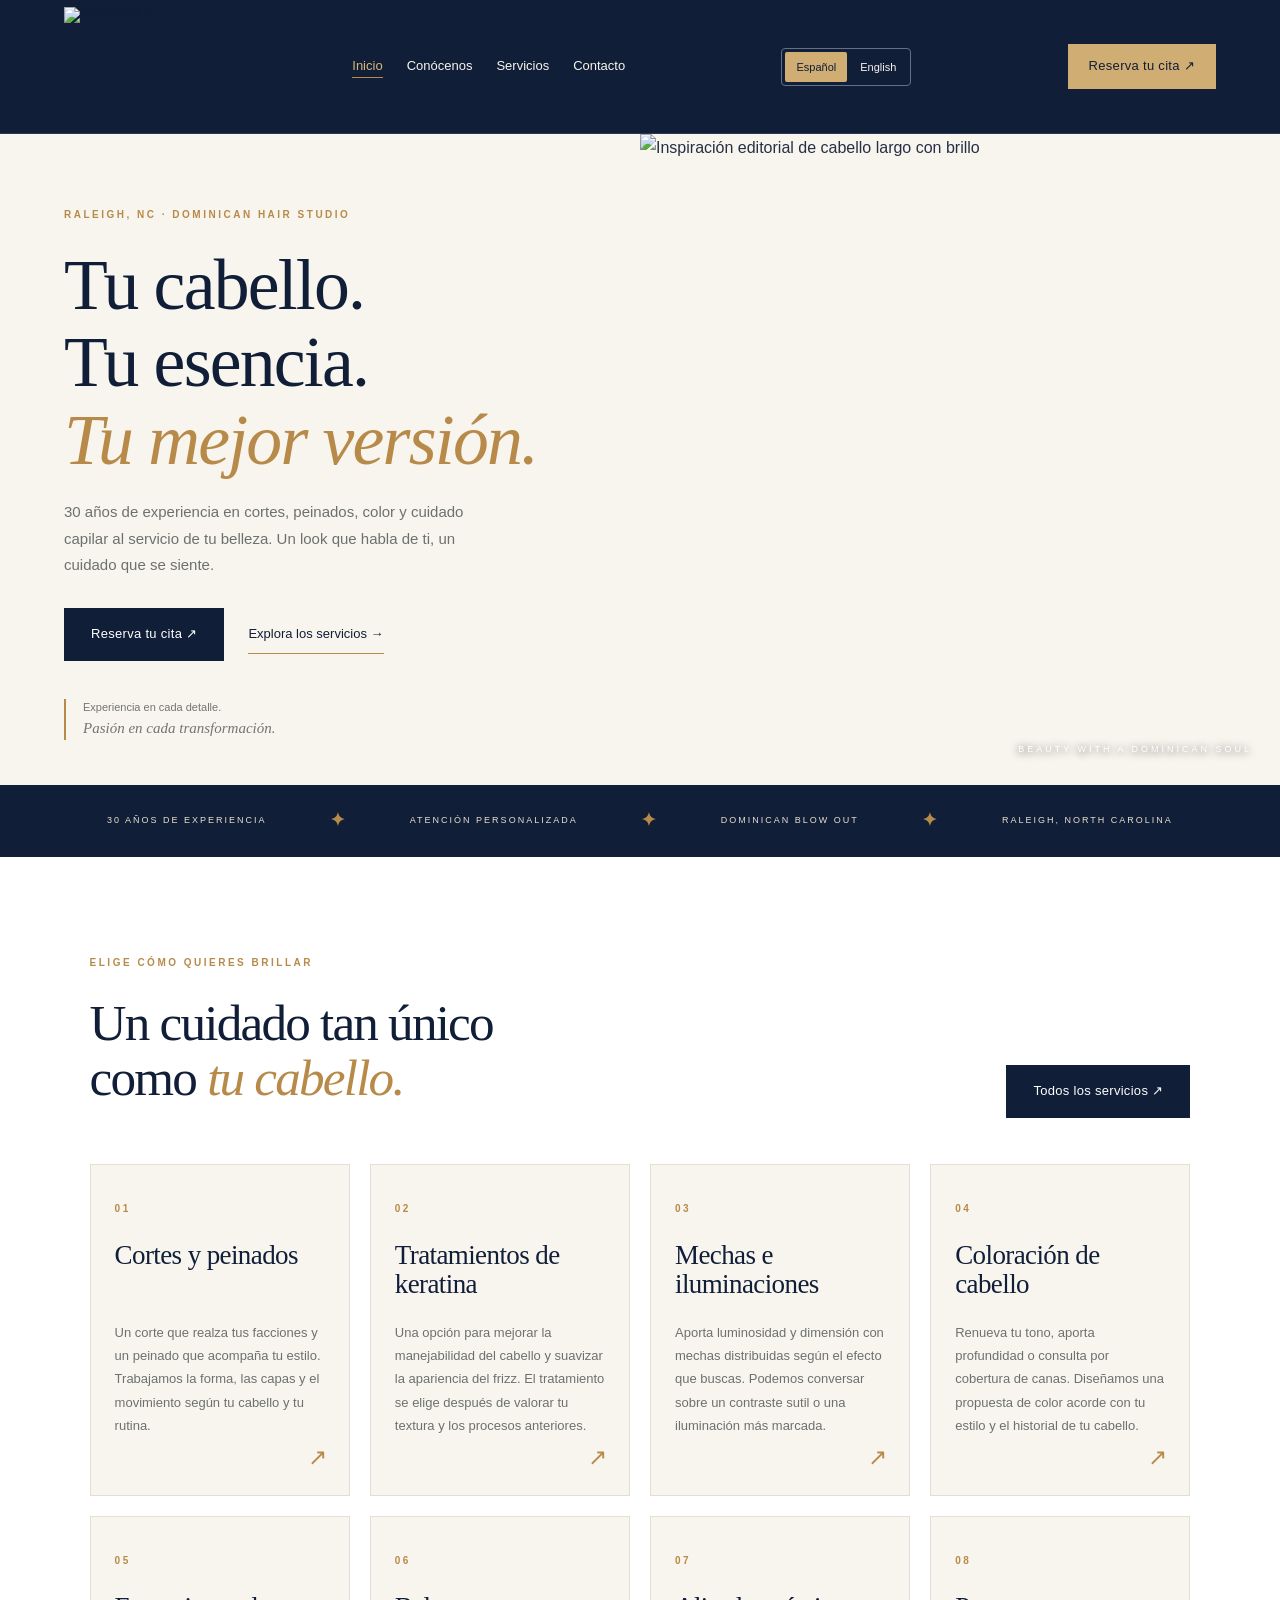
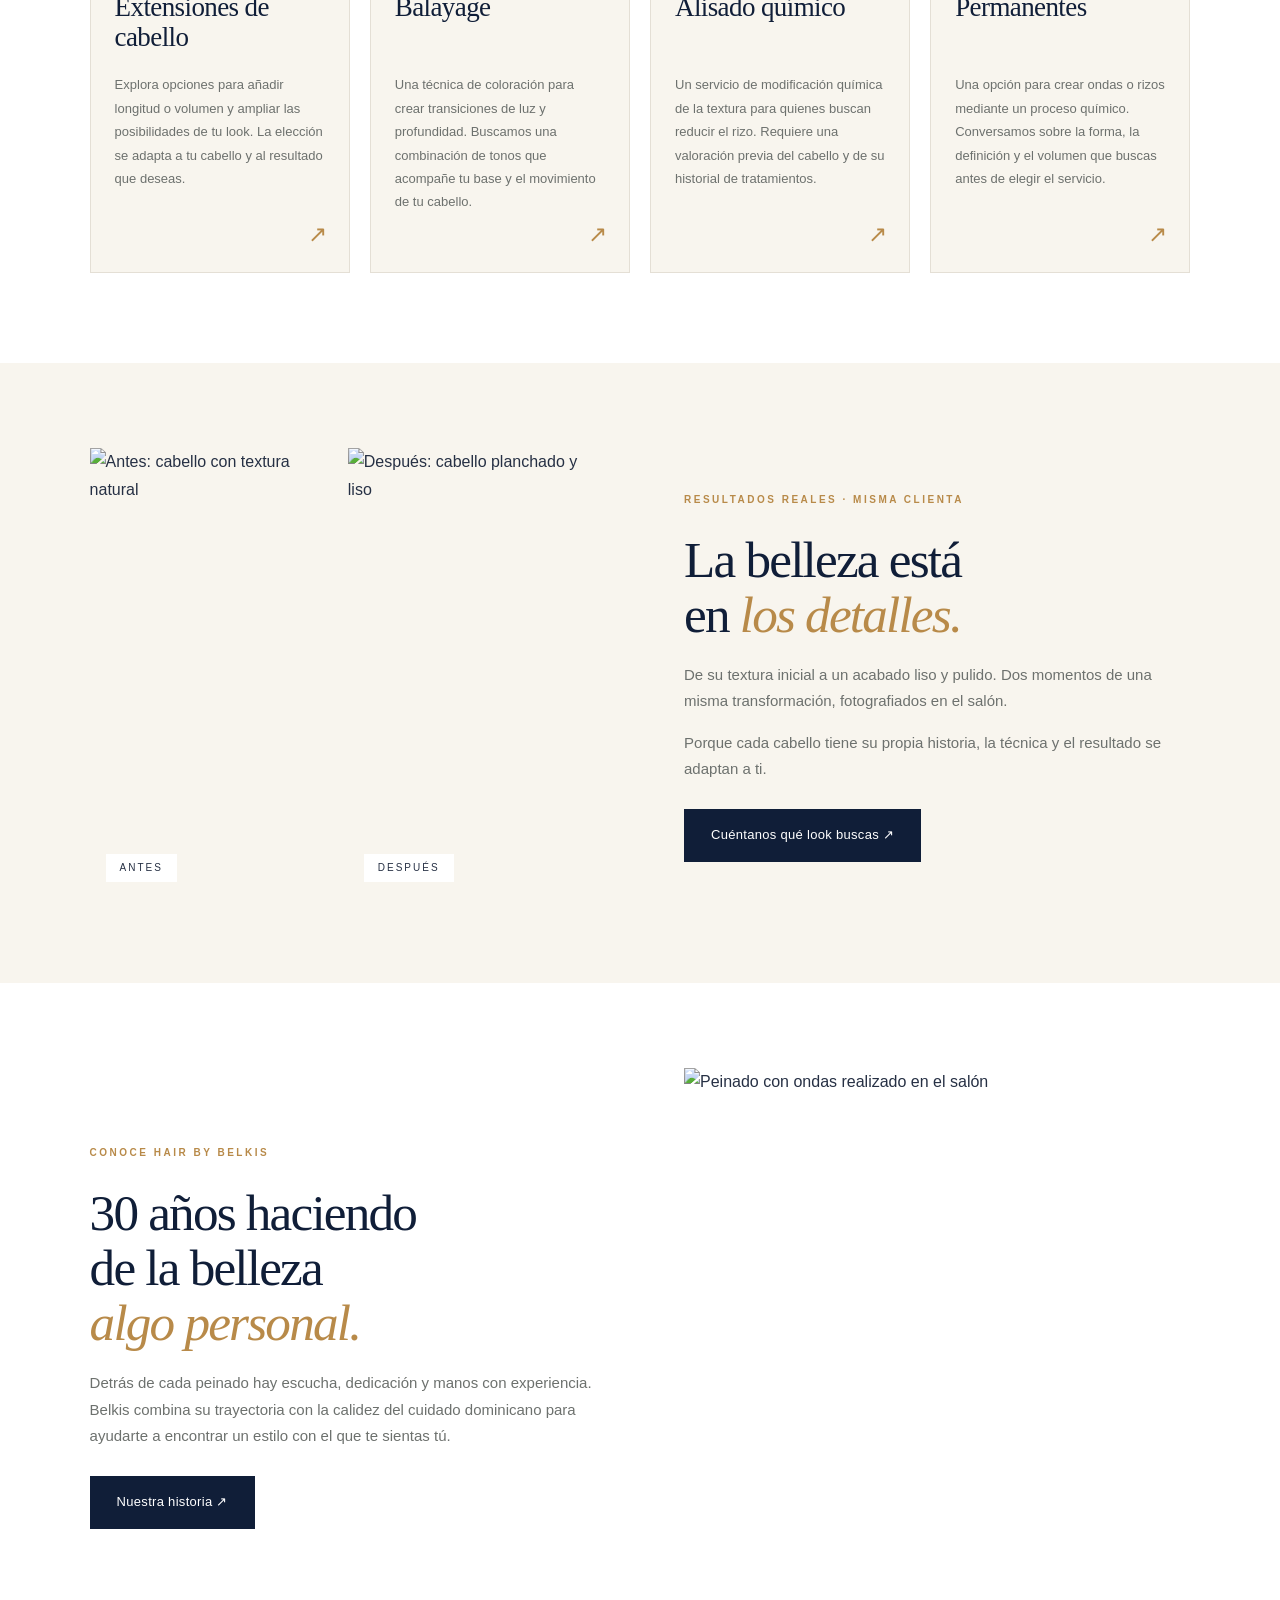
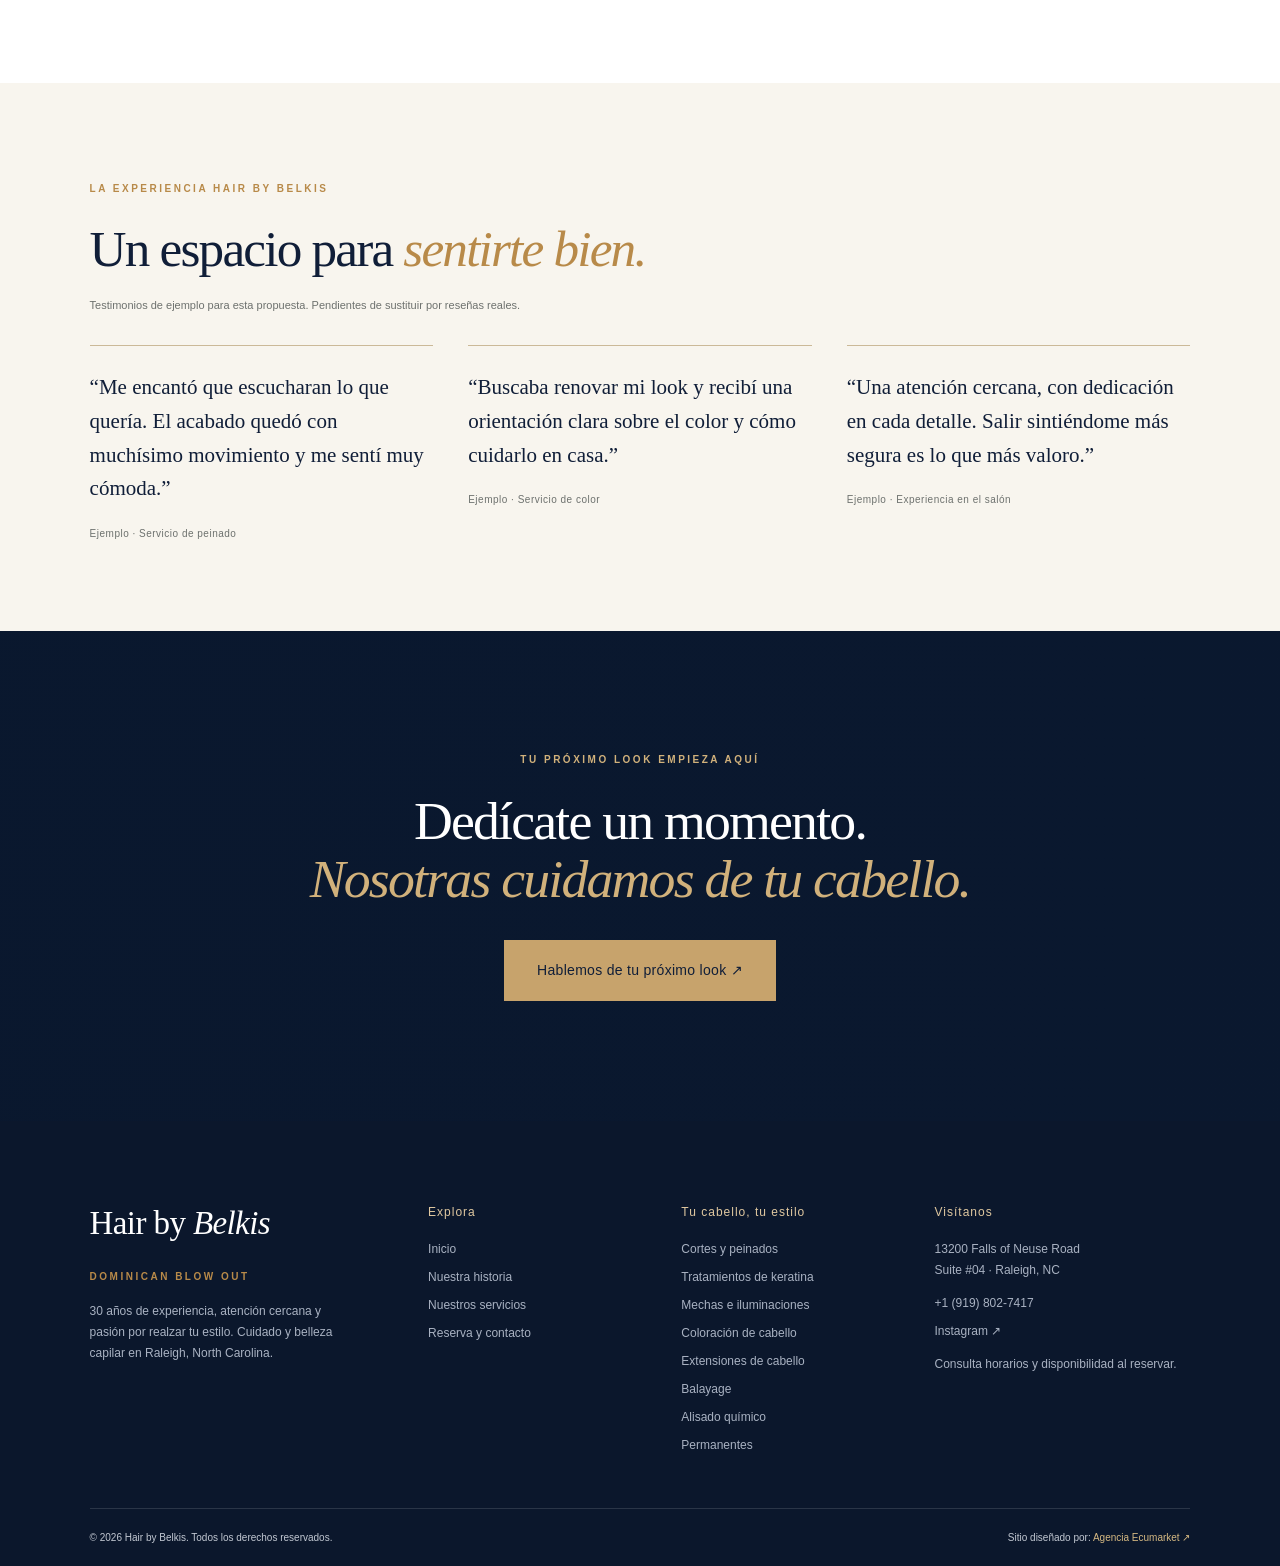
==== index.html @ e9beb0d0 "Add files via upload" ====
<!DOCTYPE html><html lang="es"><head><meta charset="UTF-8"><meta name="viewport" content="width=device-width,initial-scale=1"><title>Hair by Belkis | Dominican Blow Out en Raleigh</title><meta name="description" content="Hair by Belkis en Raleigh: Dominican Blow Out, cortes, color, balayage y cuidado capilar con 30 años de experiencia. Consulta tu cita."><link rel="icon" href="assets/202056.jpg"><link rel="stylesheet" href="styles.css"></head><body><header><a class="brand" href="index.html"><img src="assets/hair-by-belkis-logo-transparent.png" alt="Hair by Belkis"><span>Hair by <i>Belkis</i><small>DOMINICAN BLOW OUT</small></span></a><button class="menu" aria-label="Abrir menú" aria-expanded="false">☰</button><nav><a href="index.html">Inicio</a><a href="nosotros.html">Conócenos</a><a href="servicios.html">Servicios</a><a href="contacto.html">Contacto</a></nav><div class="languages" role="group" aria-label="Language / Idioma"><button type="button" data-lang="es" lang="es" aria-pressed="true">Español</button><button type="button" data-lang="en" lang="en" aria-pressed="false">English</button></div><a class="button small" href="contacto.html">Reserva tu cita ↗</a></header><main><section class="hero"><div class="herocopy"><span class="eyebrow">RALEIGH, NC · DOMINICAN HAIR STUDIO</span><h1>Tu cabello.<br>Tu esencia.<br><i>Tu mejor versión.</i></h1><p>30 años de experiencia en cortes, peinados, color y cuidado capilar al servicio de tu belleza. Un look que habla de ti, un cuidado que se siente.</p><div class="actions"><a class="button" href="contacto.html">Reserva tu cita ↗</a><a class="textlink" href="servicios.html">Explora los servicios →</a></div><div class="signature">Experiencia en cada detalle.<br><em>Pasión en cada transformación.</em></div></div><div class="heroimage"><img src="assets/hero.jpg" alt="Inspiración editorial de cabello largo con brillo"><span class="imagecaption">BEAUTY WITH A DOMINICAN SOUL</span></div></section><div class="ribbon"><span>30 AÑOS DE EXPERIENCIA</span><b>✦</b><span>ATENCIÓN PERSONALIZADA</span><b>✦</b><span>DOMINICAN BLOW OUT</span><b>✦</b><span>RALEIGH, NORTH CAROLINA</span></div><section class="section"><div class="sectionhead"><div><span class="eyebrow">ELIGE CÓMO QUIERES BRILLAR</span><h2>Un cuidado tan único<br>como <i>tu cabello.</i></h2></div><a class="button" href="servicios.html">Todos los servicios ↗</a></div><div class="service-overview"><a class="service-tile" href="servicios.html#corte"><span class="eyebrow">01</span><h3>Cortes y peinados</h3><p>Un corte que realza tus facciones y un peinado que acompaña tu estilo. Trabajamos la forma, las capas y el movimiento según tu cabello y tu rutina.</p><span class="service-arrow" aria-hidden="true">↗</span></a><a class="service-tile" href="servicios.html#keratina"><span class="eyebrow">02</span><h3>Tratamientos de keratina</h3><p>Una opción para mejorar la manejabilidad del cabello y suavizar la apariencia del frizz. El tratamiento se elige después de valorar tu textura y los procesos anteriores.</p><span class="service-arrow" aria-hidden="true">↗</span></a><a class="service-tile" href="servicios.html#highlights"><span class="eyebrow">03</span><h3>Mechas e iluminaciones</h3><p>Aporta luminosidad y dimensión con mechas distribuidas según el efecto que buscas. Podemos conversar sobre un contraste sutil o una iluminación más marcada.</p><span class="service-arrow" aria-hidden="true">↗</span></a><a class="service-tile" href="servicios.html#color"><span class="eyebrow">04</span><h3>Coloración de cabello</h3><p>Renueva tu tono, aporta profundidad o consulta por cobertura de canas. Diseñamos una propuesta de color acorde con tu estilo y el historial de tu cabello.</p><span class="service-arrow" aria-hidden="true">↗</span></a><a class="service-tile" href="servicios.html#extensiones"><span class="eyebrow">05</span><h3>Extensiones de cabello</h3><p>Explora opciones para añadir longitud o volumen y ampliar las posibilidades de tu look. La elección se adapta a tu cabello y al resultado que deseas.</p><span class="service-arrow" aria-hidden="true">↗</span></a><a class="service-tile" href="servicios.html#balayage"><span class="eyebrow">06</span><h3>Balayage</h3><p>Una técnica de coloración para crear transiciones de luz y profundidad. Buscamos una combinación de tonos que acompañe tu base y el movimiento de tu cabello.</p><span class="service-arrow" aria-hidden="true">↗</span></a><a class="service-tile" href="servicios.html#relaxers"><span class="eyebrow">07</span><h3>Alisado químico</h3><p>Un servicio de modificación química de la textura para quienes buscan reducir el rizo. Requiere una valoración previa del cabello y de su historial de tratamientos.</p><span class="service-arrow" aria-hidden="true">↗</span></a><a class="service-tile" href="servicios.html#perms"><span class="eyebrow">08</span><h3>Permanentes</h3><p>Una opción para crear ondas o rizos mediante un proceso químico. Conversamos sobre la forma, la definición y el volumen que buscas antes de elegir el servicio.</p><span class="service-arrow" aria-hidden="true">↗</span></a></div></section><section class="split pale"><div class="comparison"><div><img src="assets/202200.jpg" alt="Antes: cabello con textura natural"><span>ANTES</span></div><div><img src="assets/202205.jpg" alt="Después: cabello planchado y liso"><span>DESPUÉS</span></div></div><div><span class="eyebrow">RESULTADOS REALES · MISMA CLIENTA</span><h2>La belleza está<br>en <i>los detalles.</i></h2><p>De su textura inicial a un acabado liso y pulido. Dos momentos de una misma transformación, fotografiados en el salón.</p><p>Porque cada cabello tiene su propia historia, la técnica y el resultado se adaptan a ti.</p><a class="button" href="contacto.html">Cuéntanos qué look buscas ↗</a></div></section><section class="split"><div><span class="eyebrow">CONOCE HAIR BY BELKIS</span><h2>30 años haciendo<br>de la belleza<br><i>algo personal.</i></h2><p>Detrás de cada peinado hay escucha, dedicación y manos con experiencia. Belkis combina su trayectoria con la calidez del cuidado dominicano para ayudarte a encontrar un estilo con el que te sientas tú.</p><a class="button" href="nosotros.html">Nuestra historia ↗</a></div><img class="portrait" src="assets/202119.jpg" alt="Peinado con ondas realizado en el salón" loading="lazy"></section><section class="section pale"><span class="eyebrow">LA EXPERIENCIA HAIR BY BELKIS</span><h2>Un espacio para <i>sentirte bien.</i></h2><p class="notice">Testimonios de ejemplo para esta propuesta. Pendientes de sustituir por reseñas reales.</p><div class="quotes"><blockquote>“Me encantó que escucharan lo que quería. El acabado quedó con muchísimo movimiento y me sentí muy cómoda.”<cite>Ejemplo · Servicio de peinado</cite></blockquote><blockquote>“Buscaba renovar mi look y recibí una orientación clara sobre el color y cómo cuidarlo en casa.”<cite>Ejemplo · Servicio de color</cite></blockquote><blockquote>“Una atención cercana, con dedicación en cada detalle. Salir sintiéndome más segura es lo que más valoro.”<cite>Ejemplo · Experiencia en el salón</cite></blockquote></div></section></main><section class="cta"><span class="eyebrow">TU PRÓXIMO LOOK EMPIEZA AQUÍ</span><h2>Dedícate un momento.<br><i>Nosotras cuidamos de tu cabello.</i></h2><a class="button gold" href="contacto.html">Hablemos de tu próximo look ↗</a></section><footer><div class="footergrid"><div><h3>Hair by <i>Belkis</i></h3><span class="eyebrow">DOMINICAN BLOW OUT</span><p>30 años de experiencia, atención cercana y pasión por realzar tu estilo. Cuidado y belleza capilar en Raleigh, North Carolina.</p></div><div><h4>Explora</h4><a href="index.html">Inicio</a><a href="nosotros.html">Nuestra historia</a><a href="servicios.html">Nuestros servicios</a><a href="contacto.html">Reserva y contacto</a></div><div><h4>Tu cabello, tu estilo</h4><a href="servicios.html#corte">Cortes y peinados</a><a href="servicios.html#keratina">Tratamientos de keratina</a><a href="servicios.html#highlights">Mechas e iluminaciones</a><a href="servicios.html#color">Coloración de cabello</a><a href="servicios.html#extensiones">Extensiones de cabello</a><a href="servicios.html#balayage">Balayage</a><a href="servicios.html#relaxers">Alisado químico</a><a href="servicios.html#perms">Permanentes</a></div><div><h4>Visítanos</h4><p>13200 Falls of Neuse Road<br>Suite #04 · Raleigh, NC</p><a href="tel:+19198027417">+1 (919) 802-7417</a><a href="https://www.instagram.com/hairbybelkis_dominican/" target="_blank" rel="noopener">Instagram ↗</a><p>Consulta horarios y disponibilidad al reservar.</p></div></div><div class="bottom"><span>© 2026 Hair by Belkis. Todos los derechos reservados.</span><span>Sitio diseñado por: <a href="https://agenciaecumarket.com" target="_blank" rel="noopener">Agencia Ecumarket ↗</a></span></div></footer><script src="translations.js"></script><script src="app.js"></script></body></html>
---- styles.css ----
:root{--navy:#101e38;--gold:#b88a49;--cream:#f8f5ee;--ink:#263044;--muted:#6d716e}*{box-sizing:border-box}html{scroll-behavior:smooth}body{margin:0;color:var(--ink);font-family:Arial,sans-serif;font-size:16px;line-height:1.75;background:#fff}a{color:inherit;text-decoration:none}img{max-width:100%;display:block}h1,h2,h3{font-family:Georgia,serif;font-weight:400;color:var(--navy);line-height:1.08;letter-spacing:-1.8px;margin:20px 0}h1{font-size:clamp(48px,5.6vw,88px)}h2{font-size:clamp(36px,4vw,58px)}h3{font-size:28px;letter-spacing:-.6px}h1 i,h2 i{font-weight:400;color:var(--gold)}p{color:var(--muted);max-width:620px}header{height:104px;display:flex;align-items:center;justify-content:space-between;padding:14px 5%;border-bottom:1px solid #eae7df;background:#fff;position:relative;z-index:10}.brand{display:flex;gap:12px;align-items:center;font:24px Georgia,serif;color:var(--navy)}.brand img{width:60px;height:60px;object-fit:cover;border-radius:50%}.brand small{display:block;font:8px Arial;letter-spacing:2px;margin-top:9px}.brand i{font-size:30px}nav{display:flex;gap:32px;font-size:13px}nav a:hover,nav a.active{color:var(--gold)}nav a.active{border-bottom:1px solid var(--gold)}.button{display:inline-flex;justify-content:center;align-items:center;background:var(--navy);color:#fff;padding:15px 26px;font-size:13px;letter-spacing:.3px;border:1px solid var(--navy);cursor:pointer;font-family:Arial;line-height:1.6;transition:.2s}.button:hover{background:#2c4164}.button.small{padding:11px 20px}.button.gold{background:#c7a36c;border-color:#c7a36c;color:var(--navy)}.textlink{display:inline-block;font-size:13px;border:0;border-bottom:1px solid var(--gold);padding:8px 0;background:none;cursor:pointer;color:var(--navy)}.menu{display:none}.hero{display:grid;grid-template-columns:1fr 1fr;min-height:650px;background:var(--cream)}.herocopy{padding:65px 8% 45px 10%}.eyebrow{font-size:10px;letter-spacing:2.5px;font-weight:600;color:var(--gold)}.hero p{max-width:440px;font-size:15px}.heroimage{position:relative;overflow:hidden}.heroimage img{height:100%;width:100%;object-fit:cover;object-position:59% center}.imagecaption{position:absolute;bottom:28px;right:28px;color:white;font-size:9px;letter-spacing:3px;text-shadow:0 1px 8px black}.actions{display:flex;gap:24px;align-items:center;margin-top:30px}.signature{border-left:2px solid var(--gold);padding-left:17px;font-size:11px;line-height:1.6;margin-top:38px;color:#737571}.signature em{font-family:Georgia;font-size:15px}.ribbon{background:var(--navy);color:#e9dfce;display:flex;align-items:center;justify-content:space-evenly;gap:20px;padding:20px 5%;font-size:9px;letter-spacing:2px}.ribbon b{color:var(--gold);font-size:18px}.section{padding:90px 7%}.sectionhead{display:flex;justify-content:space-between;align-items:end;margin-bottom:38px}.cards{display:grid;grid-template-columns:repeat(3,1fr);gap:26px}.card img{width:100%;height:340px;object-fit:cover;object-position:center 42%;transition:.3s}.card:hover img{filter:brightness(1.06)}.card div{padding-top:20px}.card span{font-size:9px;letter-spacing:2px;color:var(--gold)}.card h3{font-size:25px}.card p{font-size:13px;line-height:1.8}.pale{background:var(--cream)}.split{display:grid;grid-template-columns:1fr 1fr;align-items:center;gap:8%;padding:85px 7%}.split p{font-size:15px}.comparison{display:grid;grid-template-columns:1fr 1fr;gap:10px}.comparison>div{position:relative}.comparison img{width:100%;height:450px;object-fit:cover}.comparison span{position:absolute;bottom:16px;left:16px;background:white;padding:5px 14px;font-size:10px;letter-spacing:2px}.portrait{width:100%;height:530px;object-fit:cover;object-position:center 40%}.quotes{display:grid;grid-template-columns:repeat(3,1fr);gap:35px;margin-top:30px}blockquote{margin:0;border-top:1px solid #cbb998;padding-top:25px;font:21px/1.6 Georgia;color:var(--navy)}cite{display:block;font:10px/1.5 Arial;margin-top:20px;color:var(--muted);letter-spacing:.5px}.notice{font-size:11px}.cta{text-align:center;background:var(--navy);padding:75px 20px}.cta h2{color:#fff;font-size:46px}.cta h2 i{color:#d1b17b}.cta .eyebrow{color:#d1b17b}footer{background:#0b172c;color:#c2c8d2;padding:65px 7% 20px}footer h3{color:white;font-size:33px}footer h4{font-size:12px;color:#e0c8a0;font-weight:400;letter-spacing:1px}footer p,footer a{font-size:12px;color:#a9b2c2}footer p{max-width:260px}.footergrid{display:grid;grid-template-columns:1.4fr 1fr 1fr 1.2fr;gap:40px}.footergrid a{display:block;margin:7px 0}.bottom{margin-top:45px;border-top:1px solid #2a3547;padding-top:20px;display:flex;justify-content:space-between;font-size:10px}.bottom a{color:#d6b982;font-size:10px}.pageintro{padding:65px 7%;background:var(--cream);text-align:center}.pageintro h1{font-size:66px}.pageintro p{margin:25px auto 0}.twocol{display:grid;grid-template-columns:1fr 1fr;gap:10%}.values{display:grid;grid-template-columns:repeat(4,1fr);gap:35px;margin-top:40px}.values article{border-top:1px solid #d6c9b2;padding-top:20px}.values span{color:var(--gold);font-size:12px}.values p{font-size:14px}.mt{margin-top:70px}.steps{display:grid;grid-template-columns:1fr 1fr;gap:15px 40px}.steps b{color:var(--gold);margin-right:15px}.service{scroll-margin-top:20px}.service:nth-of-type(odd)>img{order:2}.service .portrait{height:470px}.service h2{font-size:46px}details{padding:20px 0;border-bottom:1px solid #ddd;max-width:900px}summary{cursor:pointer;font-size:17px;color:var(--navy)}.contact{align-items:start}.contactrow{padding:20px 0;border-bottom:1px solid #e2ddd3}.contactrow small{display:block;font-size:10px;letter-spacing:2px;color:var(--gold);margin-bottom:8px}.contactrow a{font-size:18px}.contactrow p{margin:4px 0}.reservation{background:var(--cream);padding:40px}.reservation p{font-size:13px}label{display:block;font-size:12px;margin:18px 0}input,select,textarea{display:block;width:100%;padding:13px;border:1px solid #d6d3cb;background:white;border-radius:0;margin-top:8px;font:14px Arial;color:var(--ink)}textarea{resize:vertical}.reservation small{display:block;margin-top:20px;font-size:10px;color:#666}.reservation .button{margin-right:12px}#prepared{border-top:1px solid #d7c9af;margin-top:20px}#copy{margin:0 15px 20px 0}:focus-visible{outline:3px solid #c49c59;outline-offset:4px}@media(min-width:1600px){.hero{min-height:760px}}@media(max-width:900px){header{padding:12px 4%;height:90px}nav{gap:16px}header>.button{display:none}.hero{min-height:590px}.herocopy{padding:50px 8%}.hero h1{font-size:56px}.actions{align-items:start;flex-direction:column;gap:10px}.section,.split{padding:60px 5%}.split{gap:5%}.card img{height:280px}.footergrid{grid-template-columns:1fr 1fr}.comparison img{height:350px}.values{grid-template-columns:1fr 1fr}.ribbon{font-size:8px;letter-spacing:1px}.pageintro h1{font-size:56px}}@media(max-width:600px){header{height:82px}.brand img{width:47px;height:47px}.brand{font-size:20px}.brand i{font-size:25px}.menu{display:block;background:none;border:0;font-size:24px;color:var(--navy)}nav{display:none;position:absolute;top:82px;left:0;width:100%;background:white;padding:25px;box-shadow:0 12px 20px #0001}nav.open{display:flex;flex-direction:column}.hero{grid-template-columns:1fr}.herocopy{padding:40px 7%}.hero h1{font-size:58px}.heroimage{height:400px}.heroimage img{object-position:center 44%}.actions{flex-direction:row;align-items:center;gap:20px}.signature{margin-top:25px}.ribbon{flex-wrap:wrap;gap:8px 15px}.ribbon span{font-size:8px}.ribbon b{display:none}.section,.split{padding:50px 7%}.sectionhead{align-items:start;flex-direction:column;gap:8px}.cards,.split,.quotes,.twocol,.steps{grid-template-columns:1fr}.cards{gap:35px}.card img{height:420px}.split{gap:30px}.comparison img{height:330px}.portrait{height:450px}.quotes{gap:35px}.cta h2{font-size:36px}.footergrid{gap:20px;grid-template-columns:1fr 1fr}.footergrid>div:first-child{grid-column:1/-1}.bottom{flex-direction:column;gap:12px}.pageintro{padding:40px 7%}.pageintro h1{font-size:43px}.service:nth-of-type(odd)>img{order:0}.service h2{font-size:39px}.reservation{padding:25px}.contactrow a{font-size:16px}.values{gap:25px}.values h3{font-size:25px}.service .portrait{height:420px}}
/* Bilingual navigation and the shared salon invitation. */
.languages{display:flex;border:1px solid #d9d4ca;border-radius:4px;padding:3px;gap:2px;flex-shrink:0}.languages button{font:11px Arial,sans-serif;border:0;background:transparent;color:var(--navy);padding:9px 11px;border-radius:2px;cursor:pointer}.languages button[aria-pressed="true"]{background:var(--navy);color:#fff}header{gap:20px}header nav{gap:24px}.cta{min-height:490px;padding:115px 5%;display:flex;flex-direction:column;justify-content:center;align-items:center;background-image:linear-gradient(100deg,rgba(9,23,45,.90),rgba(9,23,45,.85)),url('assets/salon-care.jpg');background-size:cover;background-position:center 45%}.cta h2{font-size:clamp(36px,4.2vw,62px);max-width:1200px;margin:24px 0 32px}.cta .button{font-size:14px;padding:18px 32px}.sectionhead>.button{flex-shrink:0;margin-bottom:8px}.split .button{margin-top:12px}@media(max-width:1100px){header>.button{display:none}}@media(max-width:700px){header{gap:10px}header nav{gap:18px}.brand{gap:8px}.languages button{padding:8px;font-size:10px}}@media(max-width:600px){header{height:88px;padding:10px 4%}.brand img{width:42px;height:42px}.brand{font-size:17px}.brand i{font-size:22px}.brand small{font-size:6px;letter-spacing:1px}.languages{margin-left:auto}.menu{order:3;font-size:22px;padding:3px}.languages button{padding:8px 6px}nav{top:88px}.cta{min-height:440px;padding:85px 7%;background-position:60% center}.cta h2{font-size:38px}.cta .button{padding:16px 22px}.sectionhead>.button{margin-top:12px}}
.service-directory{display:grid;grid-template-columns:repeat(4,1fr);gap:1px;background:#e3dcd0;border-block:1px solid #e3dcd0}.service-directory a{background:#fff;padding:20px 25px;font-size:13px;display:flex;justify-content:space-between;gap:15px}.service-directory a:hover{background:var(--cream);color:var(--gold)}.service-overview{display:grid;grid-template-columns:repeat(4,1fr);gap:20px}.service-tile{position:relative;border:1px solid #e4dfd5;padding:28px 24px 45px;background:var(--cream);transition:.2s}.service-tile:hover{border-color:var(--gold);transform:translateY(-3px)}.service-tile h3{font-size:27px;min-height:60px}.service-tile p{font-size:13px;line-height:1.8}.service-arrow{position:absolute;bottom:18px;right:22px;color:var(--gold);font-size:23px}.service-art{min-height:400px;padding:45px;display:flex;flex-direction:column;justify-content:center;background:var(--navy);border:1px solid #ac8a4e;outline:10px solid var(--navy);outline-offset:-18px}.service-art>span:first-child{font:100px Georgia;color:#c4a46e}.service-art p{font:40px/1.2 Georgia;color:#f6f0e5;margin:20px 0 30px}.service:nth-of-type(odd)>.service-art{order:2}@media(max-width:1000px){.service-overview,.service-directory{grid-template-columns:repeat(2,1fr)}}@media(max-width:600px){.service-overview{grid-template-columns:1fr}.service-tile h3{min-height:0}.service-directory a{padding:17px 12px;font-size:12px}.service-art{min-height:270px}.service:nth-of-type(odd)>.service-art{order:0}.service-art>span:first-child{font-size:70px}.service-art p{font-size:34px}}

.service .generated-service{height:auto;aspect-ratio:4/5;object-fit:cover;object-position:center;}
/* Compact light header with the full original logo. */
header{height:134px;padding:7px 5%;gap:24px;background:#fff;border-bottom:1px solid #eae7df;color:var(--navy)}
header .brand{flex:0 0 auto;display:block;line-height:0}
header .brand img{width:132px;height:120px;max-width:none;object-fit:contain;border-radius:0}
header .brand>span{display:none}
header nav a{color:var(--navy)}
header nav a:hover,header nav a.active{color:var(--gold)}
header .languages{border-color:#d9d4ca}
header .languages button{color:var(--navy)}
header .languages button[aria-pressed="true"]{background:var(--navy);color:#fff}
header>.button{background:var(--navy);border-color:var(--navy);color:#fff}
header>.button:hover{background:#2c4164;border-color:#2c4164}
header .menu{color:var(--navy)}
@media(max-width:900px){header{height:124px;padding:7px 4%;gap:16px}header .brand img{width:121px;height:110px}}
@media(max-width:600px){header{height:116px;padding:7px 4%;gap:10px}header .brand img{width:112px;height:102px}header nav{top:116px;background:#fff;border-top:1px solid #eae7df}header .languages{margin-left:auto}header .menu{flex-shrink:0}}
@media(max-width:350px){header{gap:6px;padding-inline:10px}header .languages button{padding:8px 4px}}
/* Dark blue navigation, retaining the compact transparent logo. */
header{background:#101e38;color:#f8f5ee;border-bottom-color:#293952}
header nav a,header .languages button,header .menu{color:#f8f5ee}
header nav a:hover,header nav a.active{color:#d8b777}
header .languages{border-color:#647087}
header .languages button[aria-pressed="true"]{background:#d0ad72;color:#101e38}
header>.button{background:#d0ad72;border-color:#d0ad72;color:#101e38}
header>.button:hover{background:#e0c28f;border-color:#e0c28f}
@media(max-width:600px){header nav{background:#101e38;border-top-color:#293952}}
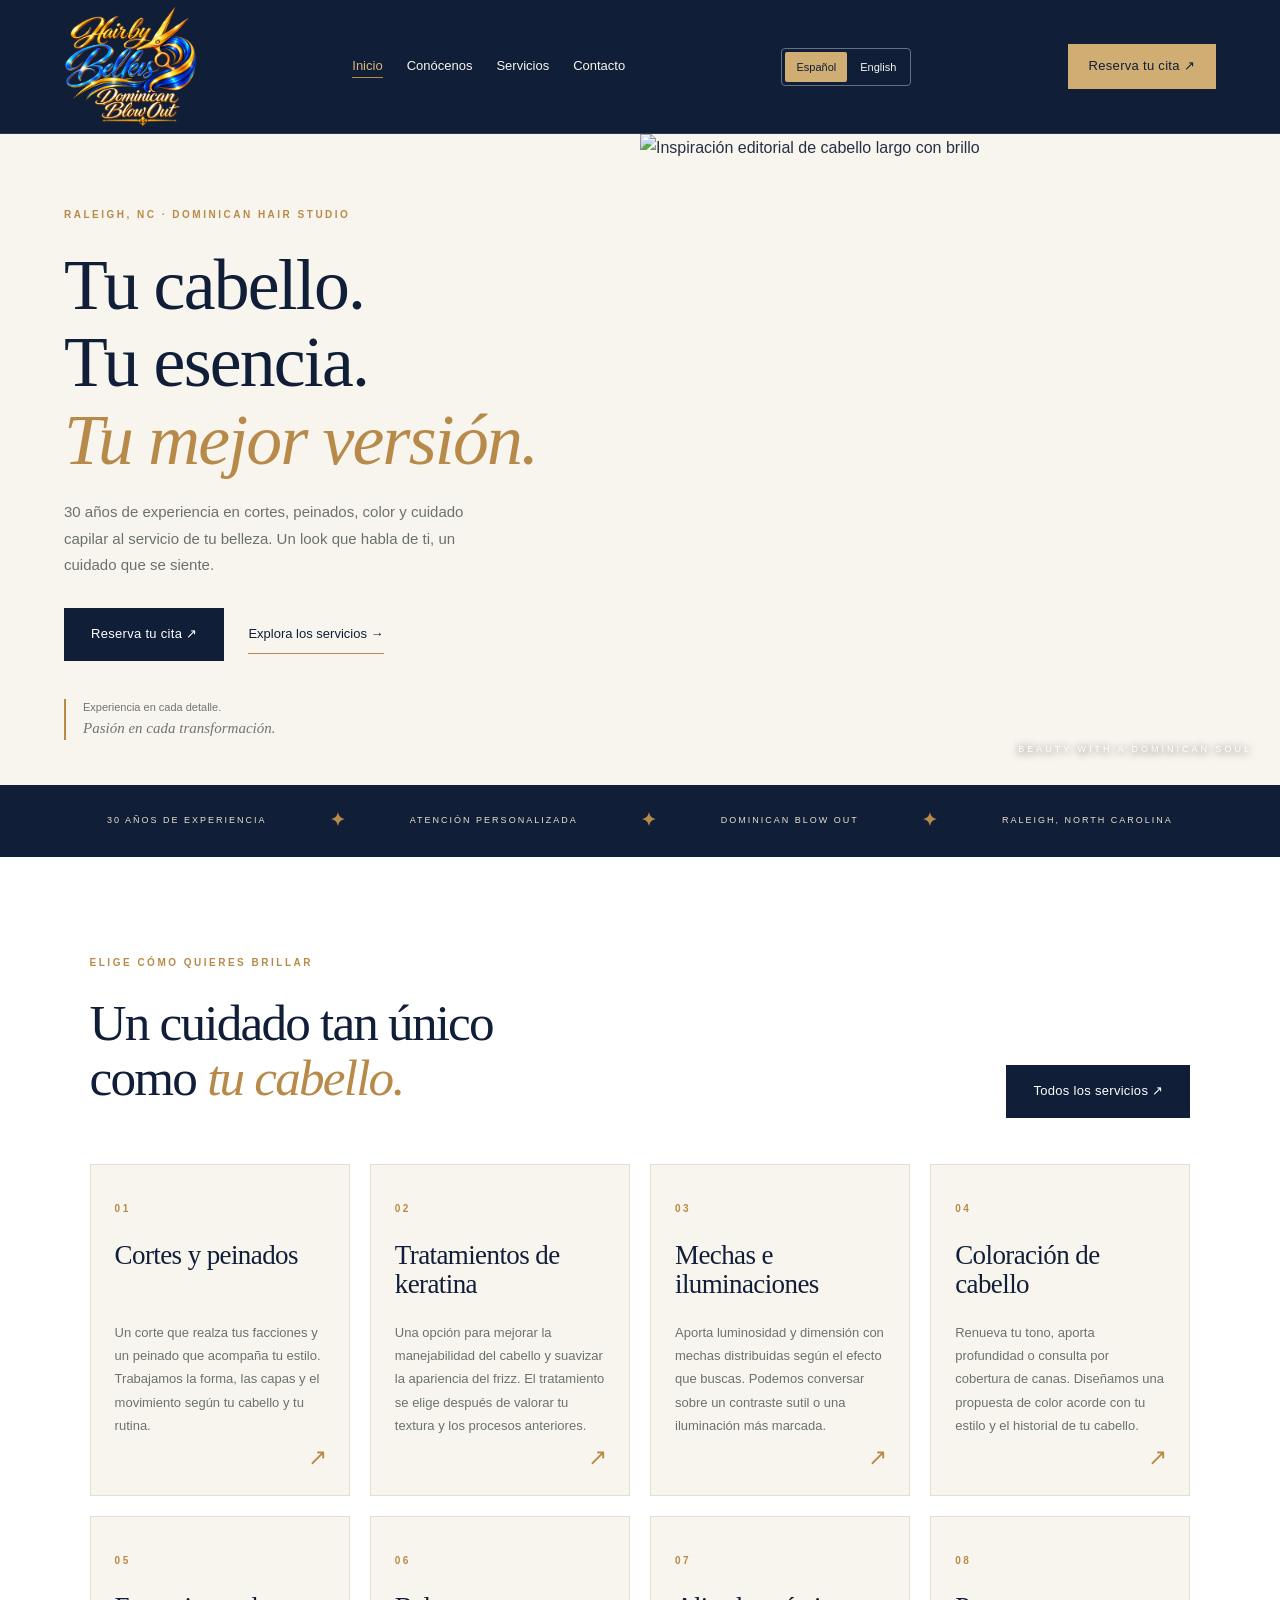
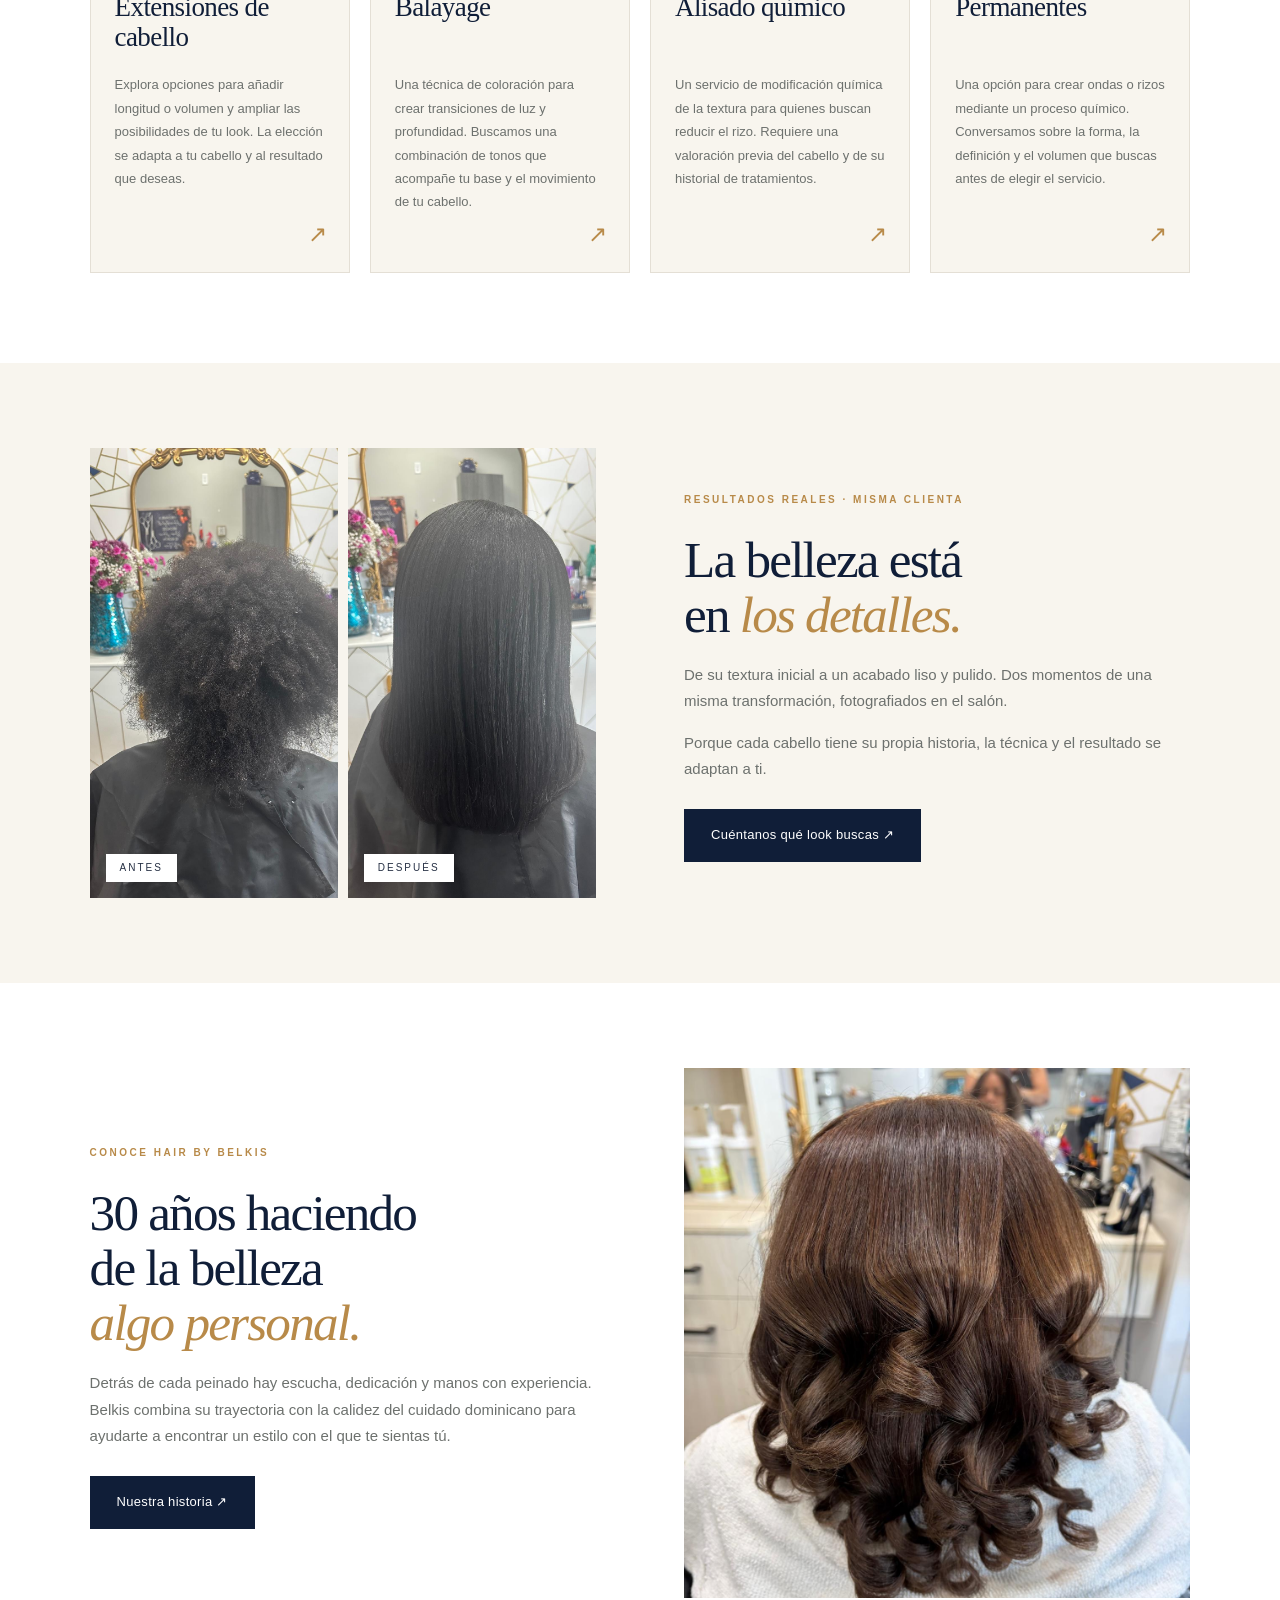
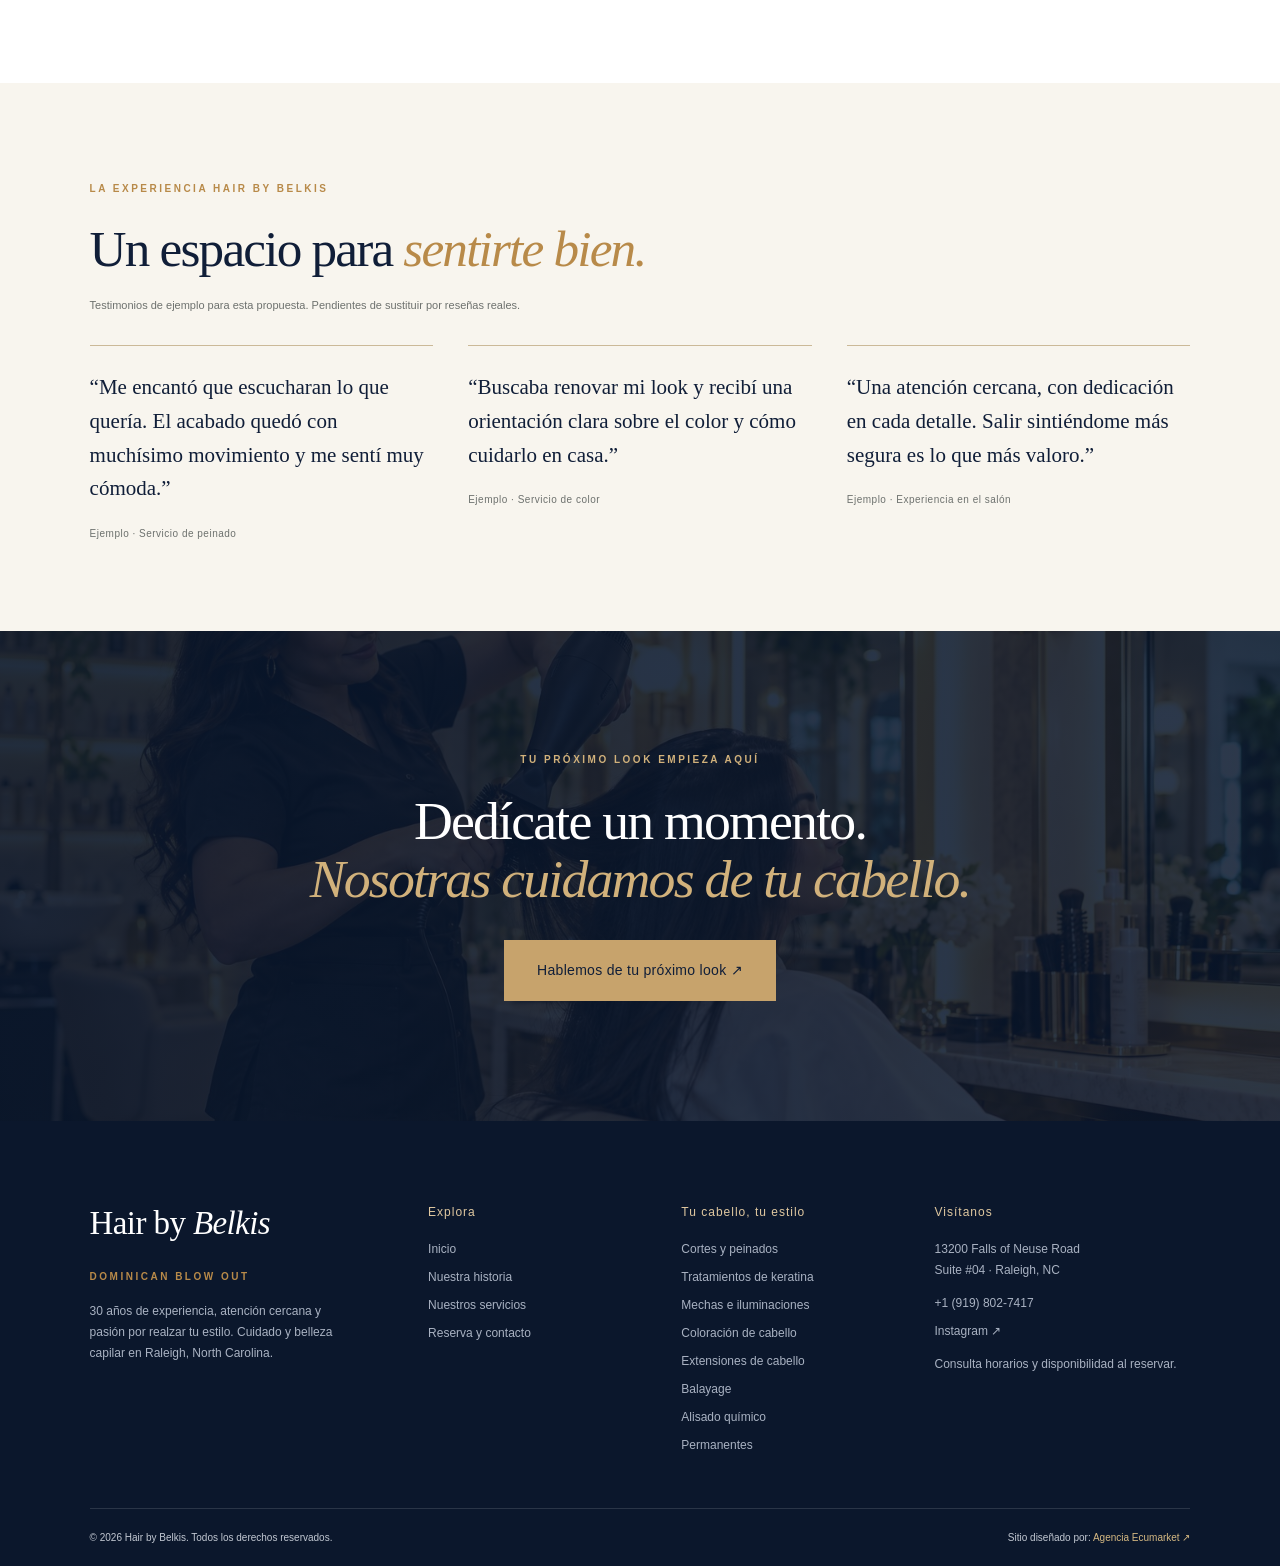
==== commit 53929442: "Update index.html" ====
--- a/index.html
+++ b/index.html
@@ -1 +1 @@
-<!DOCTYPE html><html lang="es"><head><meta charset="UTF-8"><meta name="viewport" content="width=device-width,initial-scale=1"><title>Hair by Belkis | Dominican Blow Out en Raleigh</title><meta name="description" content="Hair by Belkis en Raleigh: Dominican Blow Out, cortes, color, balayage y cuidado capilar con 30 años de experiencia. Consulta tu cita."><link rel="icon" href="assets/202056.jpg"><link rel="stylesheet" href="styles.css"></head><body><header><a class="brand" href="index.html"><img src="assets/hair-by-belkis-logo-transparent.png" alt="Hair by Belkis"><span>Hair by <i>Belkis</i><small>DOMINICAN BLOW OUT</small></span></a><button class="menu" aria-label="Abrir menú" aria-expanded="false">☰</button><nav><a href="index.html">Inicio</a><a href="nosotros.html">Conócenos</a><a href="servicios.html">Servicios</a><a href="contacto.html">Contacto</a></nav><div class="languages" role="group" aria-label="Language / Idioma"><button type="button" data-lang="es" lang="es" aria-pressed="true">Español</button><button type="button" data-lang="en" lang="en" aria-pressed="false">English</button></div><a class="button small" href="contacto.html">Reserva tu cita ↗</a></header><main><section class="hero"><div class="herocopy"><span class="eyebrow">RALEIGH, NC · DOMINICAN HAIR STUDIO</span><h1>Tu cabello.<br>Tu esencia.<br><i>Tu mejor versión.</i></h1><p>30 años de experiencia en cortes, peinados, color y cuidado capilar al servicio de tu belleza. Un look que habla de ti, un cuidado que se siente.</p><div class="actions"><a class="button" href="contacto.html">Reserva tu cita ↗</a><a class="textlink" href="servicios.html">Explora los servicios →</a></div><div class="signature">Experiencia en cada detalle.<br><em>Pasión en cada transformación.</em></div></div><div class="heroimage"><img src="assets/hero.jpg" alt="Inspiración editorial de cabello largo con brillo"><span class="imagecaption">BEAUTY WITH A DOMINICAN SOUL</span></div></section><div class="ribbon"><span>30 AÑOS DE EXPERIENCIA</span><b>✦</b><span>ATENCIÓN PERSONALIZADA</span><b>✦</b><span>DOMINICAN BLOW OUT</span><b>✦</b><span>RALEIGH, NORTH CAROLINA</span></div><section class="section"><div class="sectionhead"><div><span class="eyebrow">ELIGE CÓMO QUIERES BRILLAR</span><h2>Un cuidado tan único<br>como <i>tu cabello.</i></h2></div><a class="button" href="servicios.html">Todos los servicios ↗</a></div><div class="service-overview"><a class="service-tile" href="servicios.html#corte"><span class="eyebrow">01</span><h3>Cortes y peinados</h3><p>Un corte que realza tus facciones y un peinado que acompaña tu estilo. Trabajamos la forma, las capas y el movimiento según tu cabello y tu rutina.</p><span class="service-arrow" aria-hidden="true">↗</span></a><a class="service-tile" href="servicios.html#keratina"><span class="eyebrow">02</span><h3>Tratamientos de keratina</h3><p>Una opción para mejorar la manejabilidad del cabello y suavizar la apariencia del frizz. El tratamiento se elige después de valorar tu textura y los procesos anteriores.</p><span class="service-arrow" aria-hidden="true">↗</span></a><a class="service-tile" href="servicios.html#highlights"><span class="eyebrow">03</span><h3>Mechas e iluminaciones</h3><p>Aporta luminosidad y dimensión con mechas distribuidas según el efecto que buscas. Podemos conversar sobre un contraste sutil o una iluminación más marcada.</p><span class="service-arrow" aria-hidden="true">↗</span></a><a class="service-tile" href="servicios.html#color"><span class="eyebrow">04</span><h3>Coloración de cabello</h3><p>Renueva tu tono, aporta profundidad o consulta por cobertura de canas. Diseñamos una propuesta de color acorde con tu estilo y el historial de tu cabello.</p><span class="service-arrow" aria-hidden="true">↗</span></a><a class="service-tile" href="servicios.html#extensiones"><span class="eyebrow">05</span><h3>Extensiones de cabello</h3><p>Explora opciones para añadir longitud o volumen y ampliar las posibilidades de tu look. La elección se adapta a tu cabello y al resultado que deseas.</p><span class="service-arrow" aria-hidden="true">↗</span></a><a class="service-tile" href="servicios.html#balayage"><span class="eyebrow">06</span><h3>Balayage</h3><p>Una técnica de coloración para crear transiciones de luz y profundidad. Buscamos una combinación de tonos que acompañe tu base y el movimiento de tu cabello.</p><span class="service-arrow" aria-hidden="true">↗</span></a><a class="service-tile" href="servicios.html#relaxers"><span class="eyebrow">07</span><h3>Alisado químico</h3><p>Un servicio de modificación química de la textura para quienes buscan reducir el rizo. Requiere una valoración previa del cabello y de su historial de tratamientos.</p><span class="service-arrow" aria-hidden="true">↗</span></a><a class="service-tile" href="servicios.html#perms"><span class="eyebrow">08</span><h3>Permanentes</h3><p>Una opción para crear ondas o rizos mediante un proceso químico. Conversamos sobre la forma, la definición y el volumen que buscas antes de elegir el servicio.</p><span class="service-arrow" aria-hidden="true">↗</span></a></div></section><section class="split pale"><div class="comparison"><div><img src="assets/202200.jpg" alt="Antes: cabello con textura natural"><span>ANTES</span></div><div><img src="assets/202205.jpg" alt="Después: cabello planchado y liso"><span>DESPUÉS</span></div></div><div><span class="eyebrow">RESULTADOS REALES · MISMA CLIENTA</span><h2>La belleza está<br>en <i>los detalles.</i></h2><p>De su textura inicial a un acabado liso y pulido. Dos momentos de una misma transformación, fotografiados en el salón.</p><p>Porque cada cabello tiene su propia historia, la técnica y el resultado se adaptan a ti.</p><a class="button" href="contacto.html">Cuéntanos qué look buscas ↗</a></div></section><section class="split"><div><span class="eyebrow">CONOCE HAIR BY BELKIS</span><h2>30 años haciendo<br>de la belleza<br><i>algo personal.</i></h2><p>Detrás de cada peinado hay escucha, dedicación y manos con experiencia. Belkis combina su trayectoria con la calidez del cuidado dominicano para ayudarte a encontrar un estilo con el que te sientas tú.</p><a class="button" href="nosotros.html">Nuestra historia ↗</a></div><img class="portrait" src="assets/202119.jpg" alt="Peinado con ondas realizado en el salón" loading="lazy"></section><section class="section pale"><span class="eyebrow">LA EXPERIENCIA HAIR BY BELKIS</span><h2>Un espacio para <i>sentirte bien.</i></h2><p class="notice">Testimonios de ejemplo para esta propuesta. Pendientes de sustituir por reseñas reales.</p><div class="quotes"><blockquote>“Me encantó que escucharan lo que quería. El acabado quedó con muchísimo movimiento y me sentí muy cómoda.”<cite>Ejemplo · Servicio de peinado</cite></blockquote><blockquote>“Buscaba renovar mi look y recibí una orientación clara sobre el color y cómo cuidarlo en casa.”<cite>Ejemplo · Servicio de color</cite></blockquote><blockquote>“Una atención cercana, con dedicación en cada detalle. Salir sintiéndome más segura es lo que más valoro.”<cite>Ejemplo · Experiencia en el salón</cite></blockquote></div></section></main><section class="cta"><span class="eyebrow">TU PRÓXIMO LOOK EMPIEZA AQUÍ</span><h2>Dedícate un momento.<br><i>Nosotras cuidamos de tu cabello.</i></h2><a class="button gold" href="contacto.html">Hablemos de tu próximo look ↗</a></section><footer><div class="footergrid"><div><h3>Hair by <i>Belkis</i></h3><span class="eyebrow">DOMINICAN BLOW OUT</span><p>30 años de experiencia, atención cercana y pasión por realzar tu estilo. Cuidado y belleza capilar en Raleigh, North Carolina.</p></div><div><h4>Explora</h4><a href="index.html">Inicio</a><a href="nosotros.html">Nuestra historia</a><a href="servicios.html">Nuestros servicios</a><a href="contacto.html">Reserva y contacto</a></div><div><h4>Tu cabello, tu estilo</h4><a href="servicios.html#corte">Cortes y peinados</a><a href="servicios.html#keratina">Tratamientos de keratina</a><a href="servicios.html#highlights">Mechas e iluminaciones</a><a href="servicios.html#color">Coloración de cabello</a><a href="servicios.html#extensiones">Extensiones de cabello</a><a href="servicios.html#balayage">Balayage</a><a href="servicios.html#relaxers">Alisado químico</a><a href="servicios.html#perms">Permanentes</a></div><div><h4>Visítanos</h4><p>13200 Falls of Neuse Road<br>Suite #04 · Raleigh, NC</p><a href="tel:+19198027417">+1 (919) 802-7417</a><a href="https://www.instagram.com/hairbybelkis_dominican/" target="_blank" rel="noopener">Instagram ↗</a><p>Consulta horarios y disponibilidad al reservar.</p></div></div><div class="bottom"><span>© 2026 Hair by Belkis. Todos los derechos reservados.</span><span>Sitio diseñado por: <a href="https://agenciaecumarket.com" target="_blank" rel="noopener">Agencia Ecumarket ↗</a></span></div></footer><script src="translations.js"></script><script src="app.js"></script></body></html>+<!DOCTYPE html><html lang="es"><head><meta charset="UTF-8"><meta name="viewport" content="width=device-width,initial-scale=1"><title>Hair by Belkis | Dominican Blow Out en Raleigh</title><meta name="description" content="Hair by Belkis en Raleigh: Dominican Blow Out, cortes, color, balayage y cuidado capilar con 30 años de experiencia. Consulta tu cita."><link rel="icon" href="assets/202056.jpg"><link rel="stylesheet" href="styles.css"></head><body><header><a class="brand" href="index.html"><img src="assets/hair-by-belkis-logo-transparent.png" alt="Hair by Belkis"><span>Hair by <i>Belkis</i><small>DOMINICAN BLOW OUT</small></span></a><button class="menu" aria-label="Abrir menú" aria-expanded="false">☰</button><nav><a href="index.html">Inicio</a><a href="nosotros.html">Conócenos</a><a href="servicios.html">Servicios</a><a href="contacto.html">Contacto</a></nav><div class="languages" role="group" aria-label="Language / Idioma"><button type="button" data-lang="es" lang="es" aria-pressed="true">Español</button><button type="button" data-lang="en" lang="en" aria-pressed="false">English</button></div><a class="button small" href="contacto.html">Reserva tu cita ↗</a></header><main><section class="hero"><div class="herocopy"><span class="eyebrow">RALEIGH, NC · DOMINICAN HAIR STUDIO</span><h1>Tu cabello.<br>Tu esencia.<br><i>Tu mejor versión.</i></h1><p>30 años de experiencia en cortes, peinados, color y cuidado capilar al servicio de tu belleza. Un look que habla de ti, un cuidado que se siente.</p><div class="actions"><a class="button" href="contacto.html">Reserva tu cita ↗</a><a class="textlink" href="servicios.html">Explora los servicios →</a></div><div class="signature">Experiencia en cada detalle.<br><em>Pasión en cada transformación.</em></div></div><div class="heroimage"><img src="assets/assets" alt="Inspiración editorial de cabello largo con brillo"><span class="imagecaption">BEAUTY WITH A DOMINICAN SOUL</span></div></section><div class="ribbon"><span>30 AÑOS DE EXPERIENCIA</span><b>✦</b><span>ATENCIÓN PERSONALIZADA</span><b>✦</b><span>DOMINICAN BLOW OUT</span><b>✦</b><span>RALEIGH, NORTH CAROLINA</span></div><section class="section"><div class="sectionhead"><div><span class="eyebrow">ELIGE CÓMO QUIERES BRILLAR</span><h2>Un cuidado tan único<br>como <i>tu cabello.</i></h2></div><a class="button" href="servicios.html">Todos los servicios ↗</a></div><div class="service-overview"><a class="service-tile" href="servicios.html#corte"><span class="eyebrow">01</span><h3>Cortes y peinados</h3><p>Un corte que realza tus facciones y un peinado que acompaña tu estilo. Trabajamos la forma, las capas y el movimiento según tu cabello y tu rutina.</p><span class="service-arrow" aria-hidden="true">↗</span></a><a class="service-tile" href="servicios.html#keratina"><span class="eyebrow">02</span><h3>Tratamientos de keratina</h3><p>Una opción para mejorar la manejabilidad del cabello y suavizar la apariencia del frizz. El tratamiento se elige después de valorar tu textura y los procesos anteriores.</p><span class="service-arrow" aria-hidden="true">↗</span></a><a class="service-tile" href="servicios.html#highlights"><span class="eyebrow">03</span><h3>Mechas e iluminaciones</h3><p>Aporta luminosidad y dimensión con mechas distribuidas según el efecto que buscas. Podemos conversar sobre un contraste sutil o una iluminación más marcada.</p><span class="service-arrow" aria-hidden="true">↗</span></a><a class="service-tile" href="servicios.html#color"><span class="eyebrow">04</span><h3>Coloración de cabello</h3><p>Renueva tu tono, aporta profundidad o consulta por cobertura de canas. Diseñamos una propuesta de color acorde con tu estilo y el historial de tu cabello.</p><span class="service-arrow" aria-hidden="true">↗</span></a><a class="service-tile" href="servicios.html#extensiones"><span class="eyebrow">05</span><h3>Extensiones de cabello</h3><p>Explora opciones para añadir longitud o volumen y ampliar las posibilidades de tu look. La elección se adapta a tu cabello y al resultado que deseas.</p><span class="service-arrow" aria-hidden="true">↗</span></a><a class="service-tile" href="servicios.html#balayage"><span class="eyebrow">06</span><h3>Balayage</h3><p>Una técnica de coloración para crear transiciones de luz y profundidad. Buscamos una combinación de tonos que acompañe tu base y el movimiento de tu cabello.</p><span class="service-arrow" aria-hidden="true">↗</span></a><a class="service-tile" href="servicios.html#relaxers"><span class="eyebrow">07</span><h3>Alisado químico</h3><p>Un servicio de modificación química de la textura para quienes buscan reducir el rizo. Requiere una valoración previa del cabello y de su historial de tratamientos.</p><span class="service-arrow" aria-hidden="true">↗</span></a><a class="service-tile" href="servicios.html#perms"><span class="eyebrow">08</span><h3>Permanentes</h3><p>Una opción para crear ondas o rizos mediante un proceso químico. Conversamos sobre la forma, la definición y el volumen que buscas antes de elegir el servicio.</p><span class="service-arrow" aria-hidden="true">↗</span></a></div></section><section class="split pale"><div class="comparison"><div><img src="assets/202200.jpg" alt="Antes: cabello con textura natural"><span>ANTES</span></div><div><img src="assets/202205.jpg" alt="Después: cabello planchado y liso"><span>DESPUÉS</span></div></div><div><span class="eyebrow">RESULTADOS REALES · MISMA CLIENTA</span><h2>La belleza está<br>en <i>los detalles.</i></h2><p>De su textura inicial a un acabado liso y pulido. Dos momentos de una misma transformación, fotografiados en el salón.</p><p>Porque cada cabello tiene su propia historia, la técnica y el resultado se adaptan a ti.</p><a class="button" href="contacto.html">Cuéntanos qué look buscas ↗</a></div></section><section class="split"><div><span class="eyebrow">CONOCE HAIR BY BELKIS</span><h2>30 años haciendo<br>de la belleza<br><i>algo personal.</i></h2><p>Detrás de cada peinado hay escucha, dedicación y manos con experiencia. Belkis combina su trayectoria con la calidez del cuidado dominicano para ayudarte a encontrar un estilo con el que te sientas tú.</p><a class="button" href="nosotros.html">Nuestra historia ↗</a></div><img class="portrait" src="assets/202119.jpg" alt="Peinado con ondas realizado en el salón" loading="lazy"></section><section class="section pale"><span class="eyebrow">LA EXPERIENCIA HAIR BY BELKIS</span><h2>Un espacio para <i>sentirte bien.</i></h2><p class="notice">Testimonios de ejemplo para esta propuesta. Pendientes de sustituir por reseñas reales.</p><div class="quotes"><blockquote>“Me encantó que escucharan lo que quería. El acabado quedó con muchísimo movimiento y me sentí muy cómoda.”<cite>Ejemplo · Servicio de peinado</cite></blockquote><blockquote>“Buscaba renovar mi look y recibí una orientación clara sobre el color y cómo cuidarlo en casa.”<cite>Ejemplo · Servicio de color</cite></blockquote><blockquote>“Una atención cercana, con dedicación en cada detalle. Salir sintiéndome más segura es lo que más valoro.”<cite>Ejemplo · Experiencia en el salón</cite></blockquote></div></section></main><section class="cta"><span class="eyebrow">TU PRÓXIMO LOOK EMPIEZA AQUÍ</span><h2>Dedícate un momento.<br><i>Nosotras cuidamos de tu cabello.</i></h2><a class="button gold" href="contacto.html">Hablemos de tu próximo look ↗</a></section><footer><div class="footergrid"><div><h3>Hair by <i>Belkis</i></h3><span class="eyebrow">DOMINICAN BLOW OUT</span><p>30 años de experiencia, atención cercana y pasión por realzar tu estilo. Cuidado y belleza capilar en Raleigh, North Carolina.</p></div><div><h4>Explora</h4><a href="index.html">Inicio</a><a href="nosotros.html">Nuestra historia</a><a href="servicios.html">Nuestros servicios</a><a href="contacto.html">Reserva y contacto</a></div><div><h4>Tu cabello, tu estilo</h4><a href="servicios.html#corte">Cortes y peinados</a><a href="servicios.html#keratina">Tratamientos de keratina</a><a href="servicios.html#highlights">Mechas e iluminaciones</a><a href="servicios.html#color">Coloración de cabello</a><a href="servicios.html#extensiones">Extensiones de cabello</a><a href="servicios.html#balayage">Balayage</a><a href="servicios.html#relaxers">Alisado químico</a><a href="servicios.html#perms">Permanentes</a></div><div><h4>Visítanos</h4><p>13200 Falls of Neuse Road<br>Suite #04 · Raleigh, NC</p><a href="tel:+19198027417">+1 (919) 802-7417</a><a href="https://www.instagram.com/hairbybelkis_dominican/" target="_blank" rel="noopener">Instagram ↗</a><p>Consulta horarios y disponibilidad al reservar.</p></div></div><div class="bottom"><span>© 2026 Hair by Belkis. Todos los derechos reservados.</span><span>Sitio diseñado por: <a href="https://agenciaecumarket.com" target="_blank" rel="noopener">Agencia Ecumarket ↗</a></span></div></footer><script src="translations.js"></script><script src="app.js"></script></body></html>
